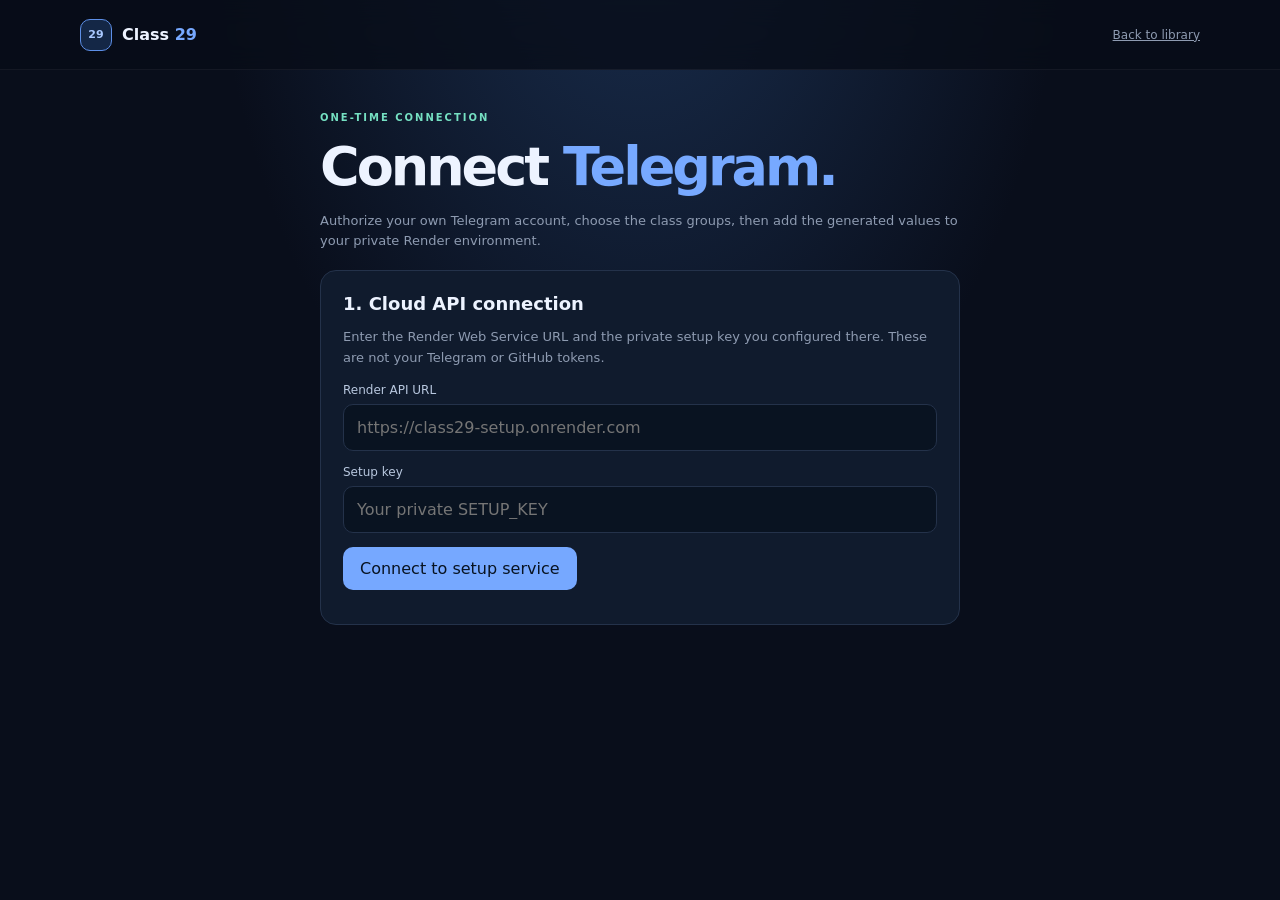
==== setup.html @ cc0f7948 "Add browser Telegram setup page" ====
<!doctype html>
<html lang="en"><head><meta charset="utf-8"><meta name="viewport" content="width=device-width,initial-scale=1"><meta name="theme-color" content="#090e1b"><title>Connect Telegram · Class 29</title><link rel="stylesheet" href="assets/styles.css"><style>
.setup{max-width:680px;margin:0 auto;padding:42px 20px 70px}.panel{background:#101b2d;border:1px solid var(--line);border-radius:16px;padding:22px;margin:18px 0}.panel h2{font-size:18px;margin:0 0 8px}.panel p,.hint{font-size:13px;line-height:1.6;color:var(--muted)}.field{display:block;margin:14px 0}.field span{display:block;font-size:12px;color:#b9c8df;margin-bottom:7px}.field input{width:100%;padding:13px;border-radius:10px;border:1px solid var(--line);background:#091321;color:var(--text);font:inherit;outline:none}.action{border:0;border-radius:10px;padding:12px 17px;background:#76a8ff;color:#081321;font-weight:800;font:inherit;cursor:pointer}.action:disabled{opacity:.5}.status{font-size:13px;color:var(--mint);margin-top:12px;white-space:pre-wrap}.group{display:flex;gap:10px;padding:10px 0;border-bottom:1px solid #ffffff12;font-size:13px}.group input{accent-color:#77a9ff}.warning{color:#ffd38a!important}.hidden{display:none!important}.output{width:100%;min-height:110px;background:#07101d;color:#dce9ff;border:1px solid var(--line);border-radius:10px;padding:12px;font:12px ui-monospace,monospace;overflow-wrap:anywhere}
</style></head><body><header class="topbar"><a class="brand" href="./"><span class="brand-mark">29</span><span>Class <b>29</b></span></a><a class="top-meta" href="./">Back to library</a></header>
<main class="setup"><div class="eyebrow">ONE-TIME CONNECTION</div><h1 style="font-size:clamp(34px,7vw,54px)">Connect <span>Telegram.</span></h1><p class="hint">Authorize your own Telegram account, choose the class groups, then add the generated values to your private Render environment.</p>
<section class="panel"><h2>1. Cloud API connection</h2><p>Enter the Render Web Service URL and the private setup key you configured there. These are not your Telegram or GitHub tokens.</p>
<label class="field"><span>Render API URL</span><input id="api" placeholder="https://class29-setup.onrender.com"></label><label class="field"><span>Setup key</span><input id="key" type="password" autocomplete="off" placeholder="Your private SETUP_KEY"></label><button class="action" id="check">Connect to setup service</button><div id="status" class="status"></div></section>
<section class="panel hidden" id="login"><h2>2. Telegram login</h2><p>Your API ID and API Hash must already be set privately in the Render service environment.</p><label class="field"><span>Telegram phone number (with country code)</span><input id="phone" placeholder="+8801XXXXXXXXX" autocomplete="tel"></label><button class="action" id="send">Send Telegram code</button><div id="codebox" class="hidden"><label class="field"><span>Login code from Telegram</span><input id="code" inputmode="numeric" autocomplete="one-time-code"></label><label class="field"><span>2-Step Verification password (only if enabled)</span><input id="password" type="password" autocomplete="current-password"></label><button class="action" id="verify">Verify and load my groups</button></div><div id="loginstatus" class="status"></div></section>
<section class="panel hidden" id="groups"><h2>3. Choose your class groups</h2><p>Select the groups where your classes are posted. Only groups your Telegram account can access are listed.</p><div id="group-list"></div><button class="action" id="finish">Generate private Render settings</button><div id="groupstatus" class="status"></div></section>
<section class="panel hidden" id="result"><h2>4. Add these values to Render</h2><p class="warning">The session string is equivalent to a login credential. Never share it, commit it, or paste it into ChatGPT. Copy it directly into Render as TELEGRAM_SESSION.</p><label class="field"><span>TELEGRAM_SESSION</span><textarea class="output" id="session" readonly></textarea></label><label class="field"><span>TELEGRAM_GROUPS_JSON</span><textarea class="output" id="groupjson" readonly></textarea></label><button class="action" id="copy-session">Copy session</button> <button class="action" id="copy-groups">Copy groups</button><p class="hint">In Render, add these values to the existing Class 29 background worker. Also set TELEGRAM_PHONE to the phone number you used. Keep API ID, API Hash and GitHub token in Render environment variables only. Then deploy/restart the worker.</p></section>
</main><script src="assets/setup.js"></script></body></html>
---- assets/styles.css ----
:root{color-scheme:dark;--bg:#090e1b;--line:#24324a;--text:#edf3ff;--muted:#8e9bb1;--blue:#77a9ff;--mint:#75e0c2}
*{box-sizing:border-box}body{margin:0;background:radial-gradient(ellipse at 50% -20%,#1b3153 0,transparent 48%),var(--bg);color:var(--text);font-family:"DM Sans",system-ui,sans-serif;min-height:100vh}
.topbar{height:70px;border-bottom:1px solid #ffffff0d;display:flex;align-items:center;justify-content:space-between;padding:0 max(22px,calc((100vw - 1120px)/2));background:#080d18cc;backdrop-filter:blur(14px);position:sticky;top:0;z-index:5}
.brand{display:flex;align-items:center;gap:10px;color:var(--text);text-decoration:none;font-weight:700}.brand b{color:var(--blue)}.brand-mark{width:32px;height:32px;border:1px solid #5d8fe7;border-radius:10px;display:grid;place-items:center;font-size:11px;color:#a9c8ff;background:#142746}
.top-meta,.muted{font-size:12px;color:var(--muted)}.live-dot{display:inline-block;width:7px;height:7px;border-radius:50%;background:var(--mint);margin-right:7px;box-shadow:0 0 12px #75e0c2}
.shell{max-width:1050px;margin:auto;padding:68px 24px 28px}.hero{max-width:650px}.eyebrow{font-size:10px;font-weight:800;letter-spacing:2px;color:var(--mint)}
h1{font-size:clamp(42px,7vw,70px);letter-spacing:-3px;line-height:1.03;margin:16px 0}h1 span{color:var(--blue)}.hero p{color:var(--muted);font-size:15px;margin:0 0 28px}
.search-wrap{height:54px;max-width:570px;display:flex;align-items:center;gap:12px;padding:0 17px;background:#111c2f;border:1px solid var(--line);border-radius:14px;color:var(--blue)}.search-wrap input{background:none;border:0;outline:0;color:var(--text);width:100%;font:inherit;font-size:14px}.search-wrap input::placeholder{color:#75839a}
.stats{display:flex;margin:42px 0 58px;border:1px solid var(--line);background:#0e1728;border-radius:16px;max-width:570px}.stats div{padding:17px 24px;display:flex;flex-direction:column;gap:3px;flex:1;border-right:1px solid var(--line)}.stats div:last-child{border:0}.stats strong{font-size:22px}.stats span{font-size:11px;color:var(--muted)}
.library-head{display:flex;justify-content:space-between;align-items:end;margin-bottom:18px}.library-head h2{font-size:25px;margin:6px 0 0}.subjects{display:grid;grid-template-columns:repeat(2,minmax(0,1fr));gap:14px}
.subject{background:linear-gradient(145deg,#14223a,#0f192a);border:1px solid var(--line);border-radius:16px;overflow:hidden}.subject-head{padding:18px 19px 14px;display:flex;align-items:center;justify-content:space-between}.subject-head h3{font-size:16px;margin:0}.count{font-size:11px;color:var(--muted);background:#ffffff0a;border-radius:20px;padding:5px 9px}
.class-list{border-top:1px solid #ffffff0c}.class-item{display:flex;align-items:center;gap:12px;padding:13px 18px;color:var(--text);text-decoration:none;border-bottom:1px solid #ffffff0a}.class-item:last-child{border:0}.class-item:hover{background:#ffffff08}.play{width:32px;height:32px;display:grid;place-items:center;border-radius:10px;background:#213a5e;color:#a9caff;font-size:12px;flex:none}.class-copy{min-width:0;flex:1}.class-copy strong{font-size:13px;display:block;white-space:nowrap;overflow:hidden;text-overflow:ellipsis}.class-copy small{font-size:10px;color:var(--muted)}.chevron{color:#72829b}
.loading,.empty{color:var(--muted);padding:25px;text-align:center}.empty{padding:60px}footer{text-align:center;color:#63728a;font-size:11px;padding:52px 0 12px}footer span{padding:0 7px}
.watch-shell{max-width:920px;margin:0 auto;padding:56px 24px}.watch-shell h1{font-size:clamp(27px,4vw,42px);letter-spacing:-1.5px;margin:10px 0 25px}.player{aspect-ratio:16/9;background:#000;border:1px solid var(--line);border-radius:17px;overflow:hidden;box-shadow:0 25px 80px #0006}.player iframe{width:100%;height:100%;border:0}.watch-meta{display:flex;justify-content:space-between;gap:15px;color:var(--muted);font-size:12px;padding:17px 2px}.watch-meta a,.back-link,.return-link{color:var(--blue);text-decoration:none}.resource-link{display:block;padding:13px 16px;color:var(--blue);text-decoration:none;border-bottom:1px solid #ffffff0c;font-size:13px;overflow-wrap:anywhere}.resource-link:last-child{border:0}.resource-link:hover{background:#ffffff08}.return-link{display:inline-block;margin-top:28px;font-size:13px}.back{font-size:18px;color:var(--blue)}
@media(max-width:650px){.shell{padding:45px 17px 20px}.subjects{grid-template-columns:1fr}.stats{margin:32px 0 45px}.stats div{padding:14px 12px}.stats strong{font-size:19px}.stats span{font-size:10px}.topbar{padding:0 17px}.watch-shell{padding:38px 16px}.watch-meta{flex-direction:column}.hero h1{letter-spacing:-2px}}
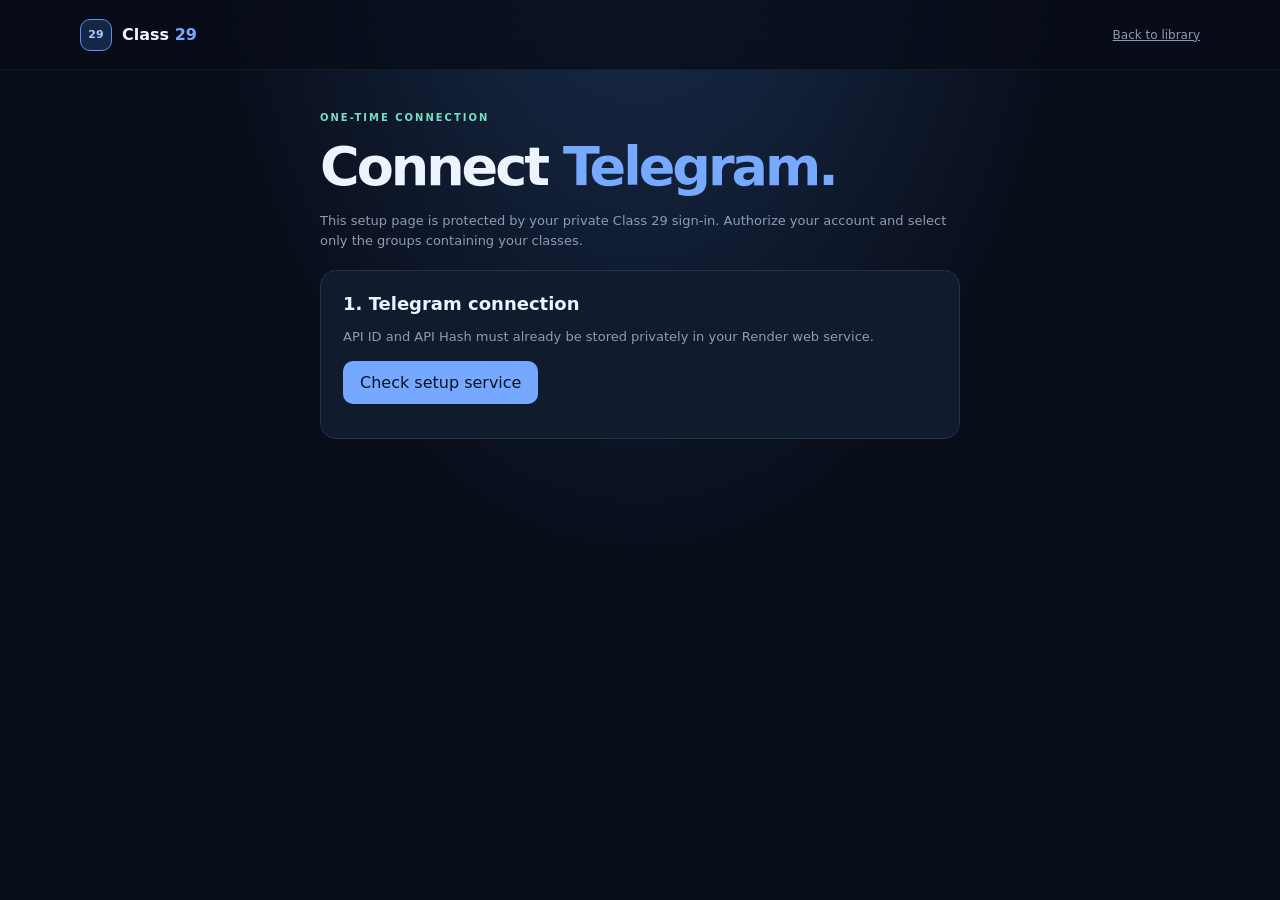
==== commit ba1b6a71: "Simplify private Telegram setup page" ====
--- a/setup.html
+++ b/setup.html
@@ -1,11 +1,10 @@
 <!doctype html>
 <html lang="en"><head><meta charset="utf-8"><meta name="viewport" content="width=device-width,initial-scale=1"><meta name="theme-color" content="#090e1b"><title>Connect Telegram · Class 29</title><link rel="stylesheet" href="assets/styles.css"><style>
-.setup{max-width:680px;margin:0 auto;padding:42px 20px 70px}.panel{background:#101b2d;border:1px solid var(--line);border-radius:16px;padding:22px;margin:18px 0}.panel h2{font-size:18px;margin:0 0 8px}.panel p,.hint{font-size:13px;line-height:1.6;color:var(--muted)}.field{display:block;margin:14px 0}.field span{display:block;font-size:12px;color:#b9c8df;margin-bottom:7px}.field input{width:100%;padding:13px;border-radius:10px;border:1px solid var(--line);background:#091321;color:var(--text);font:inherit;outline:none}.action{border:0;border-radius:10px;padding:12px 17px;background:#76a8ff;color:#081321;font-weight:800;font:inherit;cursor:pointer}.action:disabled{opacity:.5}.status{font-size:13px;color:var(--mint);margin-top:12px;white-space:pre-wrap}.group{display:flex;gap:10px;padding:10px 0;border-bottom:1px solid #ffffff12;font-size:13px}.group input{accent-color:#77a9ff}.warning{color:#ffd38a!important}.hidden{display:none!important}.output{width:100%;min-height:110px;background:#07101d;color:#dce9ff;border:1px solid var(--line);border-radius:10px;padding:12px;font:12px ui-monospace,monospace;overflow-wrap:anywhere}
+.setup{max-width:680px;margin:0 auto;padding:42px 20px 70px}.panel{background:#101b2d;border:1px solid var(--line);border-radius:16px;padding:22px;margin:18px 0}.panel h2{font-size:18px;margin:0 0 8px}.panel p,.hint{font-size:13px;line-height:1.6;color:var(--muted)}.field{display:block;margin:14px 0}.field span{display:block;font-size:12px;color:#b9c8df;margin-bottom:7px}.field input{width:100%;padding:13px;border-radius:10px;border:1px solid var(--line);background:#091321;color:var(--text);font:inherit}.action{border:0;border-radius:10px;padding:12px 17px;background:#76a8ff;color:#081321;font-weight:800;font:inherit;cursor:pointer}.status{font-size:13px;color:var(--mint);margin-top:12px;white-space:pre-wrap}.group{display:flex;gap:10px;padding:10px 0;border-bottom:1px solid #ffffff12;font-size:13px}.group input{accent-color:#77a9ff}.warning{color:#ffd38a!important}.hidden{display:none!important}.output{width:100%;min-height:110px;background:#07101d;color:#dce9ff;border:1px solid var(--line);border-radius:10px;padding:12px;font:12px ui-monospace,monospace;overflow-wrap:anywhere}
 </style></head><body><header class="topbar"><a class="brand" href="./"><span class="brand-mark">29</span><span>Class <b>29</b></span></a><a class="top-meta" href="./">Back to library</a></header>
-<main class="setup"><div class="eyebrow">ONE-TIME CONNECTION</div><h1 style="font-size:clamp(34px,7vw,54px)">Connect <span>Telegram.</span></h1><p class="hint">Authorize your own Telegram account, choose the class groups, then add the generated values to your private Render environment.</p>
-<section class="panel"><h2>1. Cloud API connection</h2><p>Enter the Render Web Service URL and the private setup key you configured there. These are not your Telegram or GitHub tokens.</p>
-<label class="field"><span>Render API URL</span><input id="api" placeholder="https://class29-setup.onrender.com"></label><label class="field"><span>Setup key</span><input id="key" type="password" autocomplete="off" placeholder="Your private SETUP_KEY"></label><button class="action" id="check">Connect to setup service</button><div id="status" class="status"></div></section>
-<section class="panel hidden" id="login"><h2>2. Telegram login</h2><p>Your API ID and API Hash must already be set privately in the Render service environment.</p><label class="field"><span>Telegram phone number (with country code)</span><input id="phone" placeholder="+8801XXXXXXXXX" autocomplete="tel"></label><button class="action" id="send">Send Telegram code</button><div id="codebox" class="hidden"><label class="field"><span>Login code from Telegram</span><input id="code" inputmode="numeric" autocomplete="one-time-code"></label><label class="field"><span>2-Step Verification password (only if enabled)</span><input id="password" type="password" autocomplete="current-password"></label><button class="action" id="verify">Verify and load my groups</button></div><div id="loginstatus" class="status"></div></section>
-<section class="panel hidden" id="groups"><h2>3. Choose your class groups</h2><p>Select the groups where your classes are posted. Only groups your Telegram account can access are listed.</p><div id="group-list"></div><button class="action" id="finish">Generate private Render settings</button><div id="groupstatus" class="status"></div></section>
-<section class="panel hidden" id="result"><h2>4. Add these values to Render</h2><p class="warning">The session string is equivalent to a login credential. Never share it, commit it, or paste it into ChatGPT. Copy it directly into Render as TELEGRAM_SESSION.</p><label class="field"><span>TELEGRAM_SESSION</span><textarea class="output" id="session" readonly></textarea></label><label class="field"><span>TELEGRAM_GROUPS_JSON</span><textarea class="output" id="groupjson" readonly></textarea></label><button class="action" id="copy-session">Copy session</button> <button class="action" id="copy-groups">Copy groups</button><p class="hint">In Render, add these values to the existing Class 29 background worker. Also set TELEGRAM_PHONE to the phone number you used. Keep API ID, API Hash and GitHub token in Render environment variables only. Then deploy/restart the worker.</p></section>
+<main class="setup"><div class="eyebrow">ONE-TIME CONNECTION</div><h1 style="font-size:clamp(34px,7vw,54px)">Connect <span>Telegram.</span></h1><p class="hint">This setup page is protected by your private Class 29 sign-in. Authorize your account and select only the groups containing your classes.</p>
+<section class="panel"><h2>1. Telegram connection</h2><p>API ID and API Hash must already be stored privately in your Render web service.</p><button class="action" id="check">Check setup service</button><div id="status" class="status"></div></section>
+<section class="panel hidden" id="login"><h2>2. Telegram login</h2><label class="field"><span>Telegram phone number (with country code)</span><input id="phone" placeholder="+8801XXXXXXXXX" autocomplete="tel"></label><button class="action" id="send">Send Telegram code</button><div id="codebox" class="hidden"><label class="field"><span>Login code from Telegram</span><input id="code" inputmode="numeric" autocomplete="one-time-code"></label><label class="field"><span>2-Step Verification password (only if enabled)</span><input id="password" type="password" autocomplete="current-password"></label><button class="action" id="verify">Verify and load my groups</button></div><div id="loginstatus" class="status"></div></section>
+<section class="panel hidden" id="groups"><h2>3. Choose your class groups</h2><p>Select only the groups you want Class 29 to monitor.</p><div id="group-list"></div><button class="action" id="finish">Generate private Render settings</button><div id="groupstatus" class="status"></div></section>
+<section class="panel hidden" id="result"><h2>4. Add settings to Render</h2><p class="warning">Your session string is a full Telegram login credential. Never share it, commit it, or paste it into ChatGPT. Copy it directly into the private Render worker environment.</p><label class="field"><span>TELEGRAM_SESSION</span><textarea class="output" id="session" readonly></textarea></label><label class="field"><span>TELEGRAM_GROUPS_JSON</span><textarea class="output" id="groupjson" readonly></textarea></label><button class="action" id="copy-session">Copy session</button> <button class="action" id="copy-groups">Copy groups</button></section>
 </main><script src="assets/setup.js"></script></body></html>
